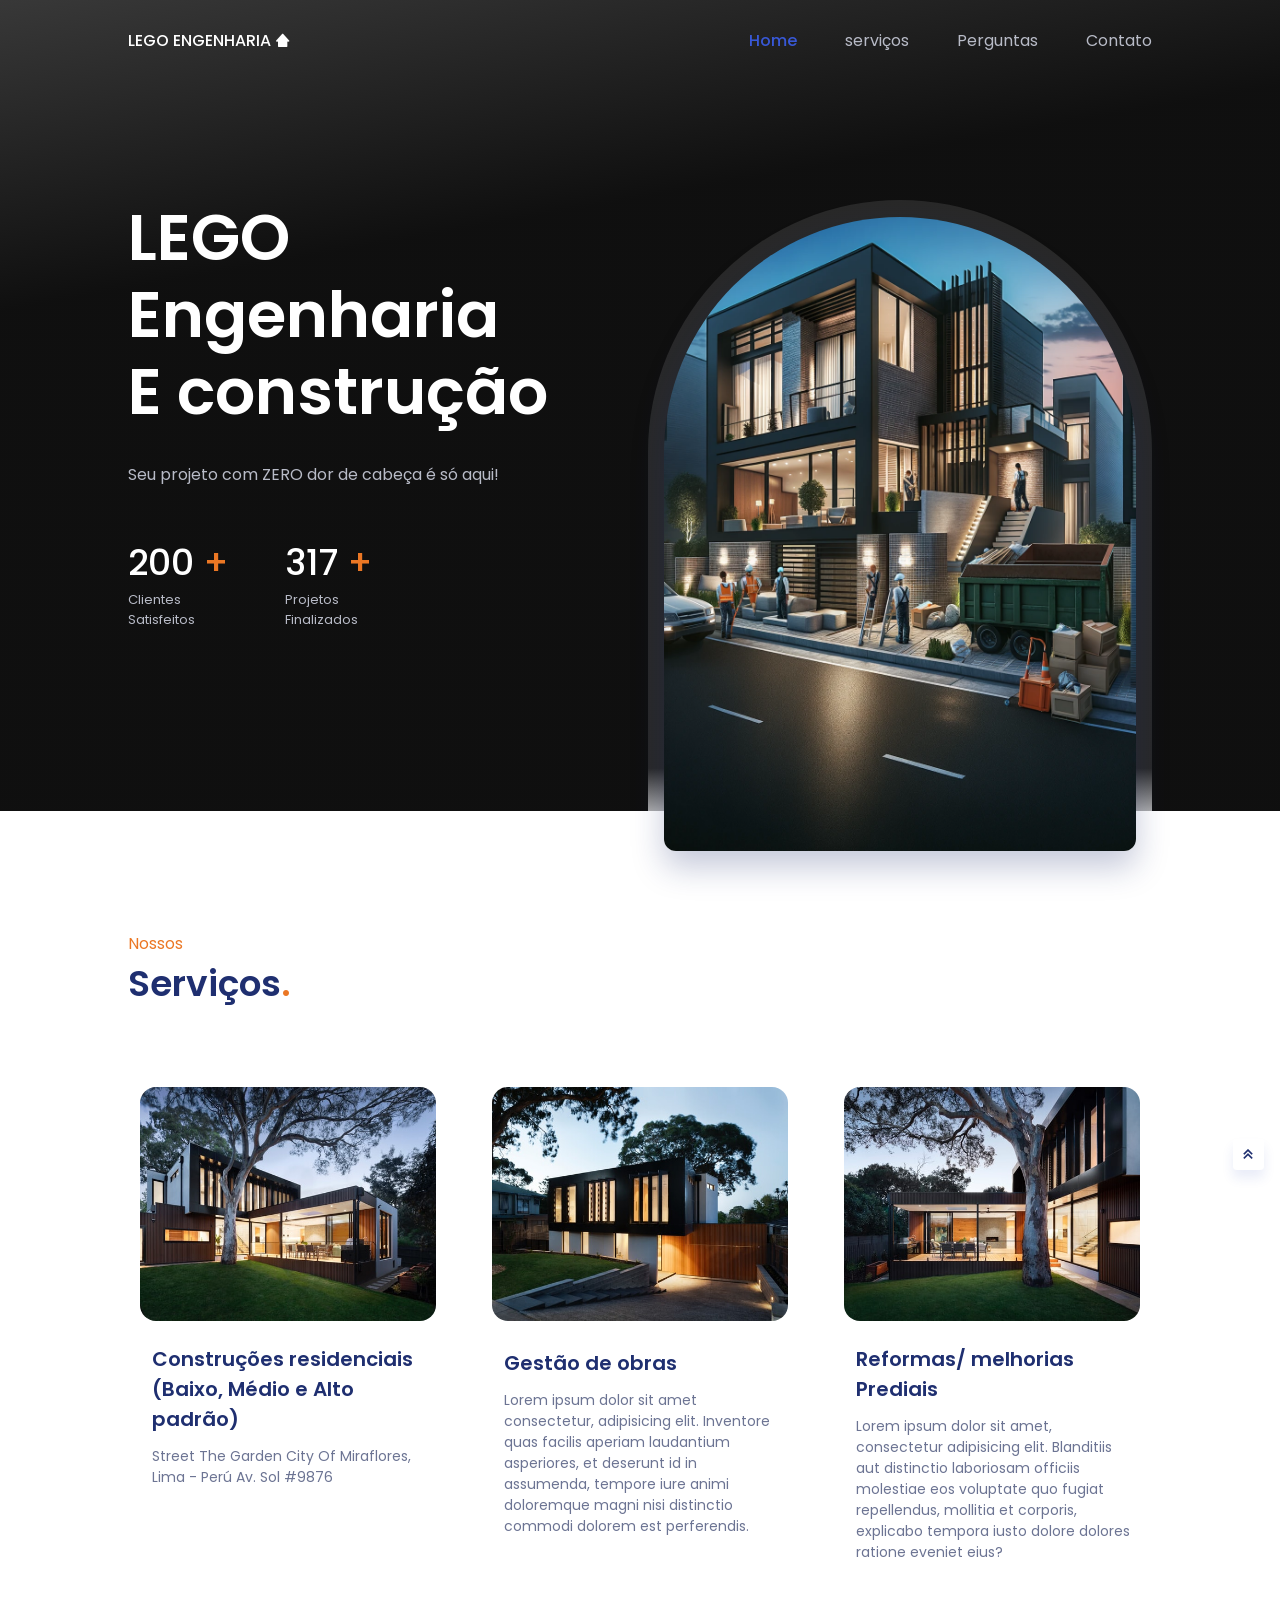
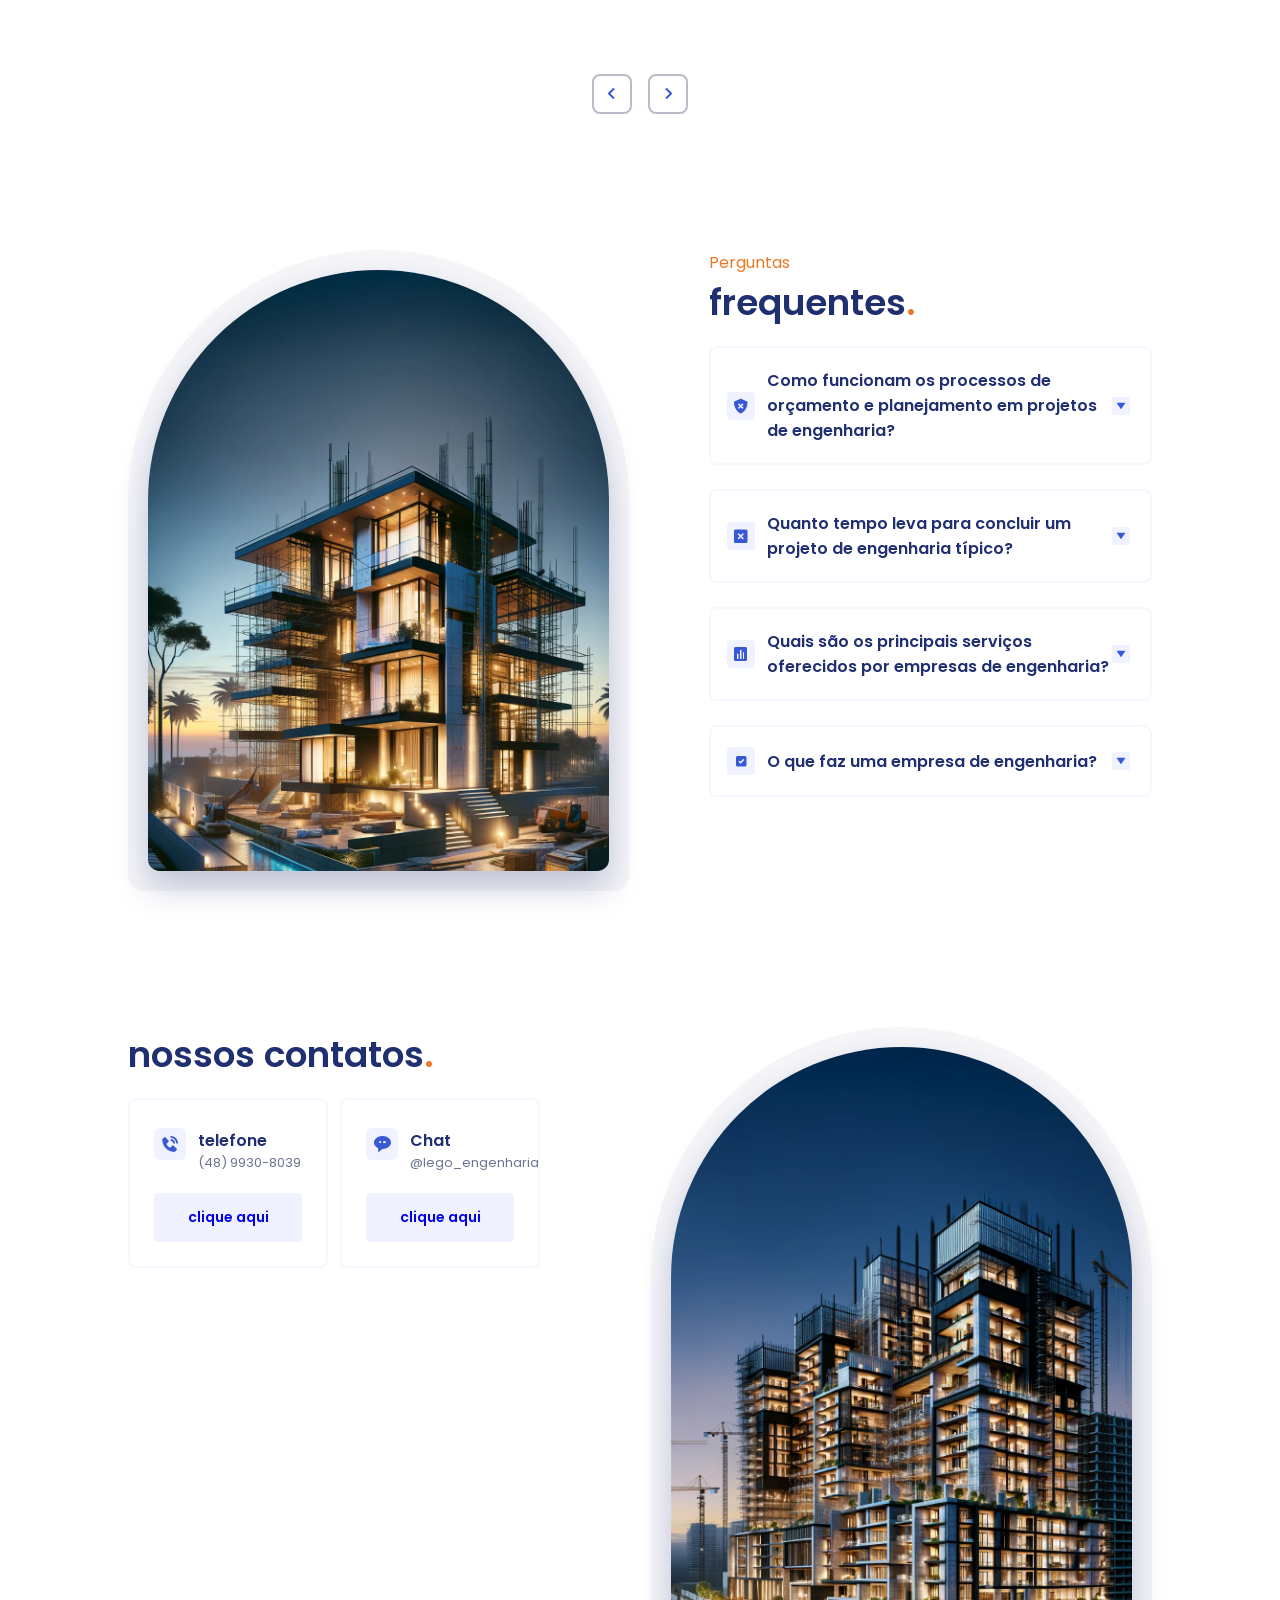
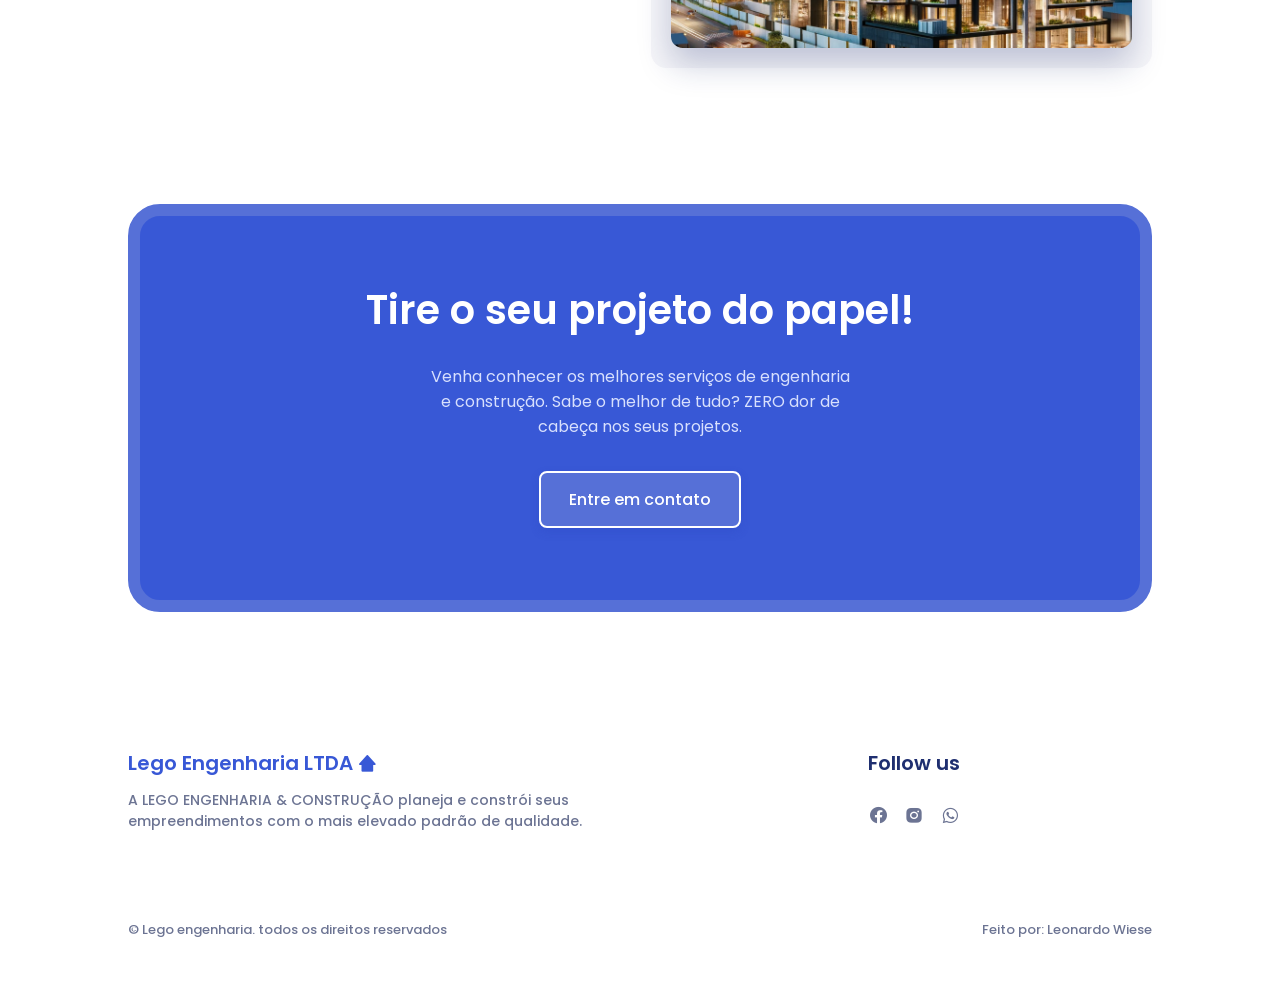
==== responsive-real-estate-website/index.html @ a4bdac28 "entrega beta" ====
<!DOCTYPE html>
    <html lang="en">
    <head>
        <meta charset="UTF-8">
        <meta name="viewport" content="width=device-width, initial-scale=1.0">

        <!--=============== FAVICON ===============-->
        <link rel="shortcut icon" href="assets/img/favicon.ico" type="image/x-icon">

        <!--=============== BOXICONS ===============-->
        <link href='https://unpkg.com/boxicons@2.1.2/css/boxicons.min.css' rel='stylesheet'>
        
        <!--=============== SWIPER CSS ===============-->
        <link rel="stylesheet" href="assets/css/swiper-bundle.min.css">

        <!--=============== CSS ===============-->
        <link rel="stylesheet" href="assets/css/styles.css">

        <title>Lego engenharia</title>
    </head>
    <body>
        <!--==================== HEADER ====================-->
        <header class="header" id="header">
            <nav class="nav container">
                <a href="#" class="nav__logo">
                    LEGO ENGENHARIA <i class='bx bxs-home-alt-2'></i>
                </a>

                <div class="nav__menu">
                    <ul class="nav__list">
                        <li class="nav__item">
                            <a href="#home" class="nav__link active-link">
                                <i class='bx bx-home-alt-2' ></i>
                                <span>Home</span>
                            </a>
                        </li>
                        <li class="nav__item">
                            <a href="#popular" class="nav__link">
                                <i class='bx bx-building-house' ></i>
                                <span>serviços</span>
                            </a>
                        </li>
                        <li class="nav__item">
                            <a href="#value" class="nav__link">
                                <i class='bx bx-award' ></i>
                                <span>Perguntas</span>
                            </a>
                        </li>
                        <li class="nav__item">
                            <a href="#contact" class="nav__link">
                                <span>Contato</span>
                                <i class='bx bx-phone' ></i>
                            </a>
                        </li>
                    </ul>
                </div>

              
            </nav>
        </header>

        <!--==================== MAIN ====================-->
        <main class="main">
            <!--==================== HOME ====================-->
            <section class="home section" id="home">
                <div class="home__container container grid">
                    <div class="home__data">
                        <h1 class="home__title">
                           LEGO <br> Engenharia <br> E construção
                        </h1>
                        <p class="home__description">
                            Seu projeto com ZERO dor de cabeça é só aqui!
                        </p>
    
    
                        <div class="home__value">
                            <div>
                                <h1 class="home__value-number">
                                    200 <span>+</span>
                                </h1>
                                <span class="home__value-description">
                                   Clientes <br> Satisfeitos
                                </span>
                            </div>
    
                            <div>
                                <h1 class="home__value-number">
                                    317 <span>+</span>
                                </h1>
                                <span class="home__value-description">
                                    Projetos <br> Finalizados
                                </span>
                            </div>
    
                        </div>
                    </div>
    
                    <div class="home__images">
                        <div class="home__orbe"></div>
    
                        <div class="home__img">
                            <img src="assets/img/home.png" alt="">
                        </div>
                    </div>
                </div>
            </section>
            <!--==================== POPULAR ====================-->
            <section class="section" id="popular">
                <div class="container">
                    <span class="section__subtitle">Nossos</span>
                    <h2 class="section__title">
                        Serviços<span>.</span>
                    </h2>

                    <div class="popular__container grid swiper">
                        <div class="swiper-wrapper">
                            <article class="popular__card swiper-slide">
                                <img src="assets/img/popular1.jpg" alt="" class="popular__img">
    
                                <div class="popular__data">
                                    <h2 class="popular__price">
                                    
                                    <h3 class="popular__title">
                                        Gestão de obras
                                    </h3>
                                    <p class="popular__description">
                                        Lorem ipsum dolor sit amet consectetur, adipisicing elit. Inventore quas facilis aperiam laudantium asperiores, et deserunt id in assumenda, tempore iure animi doloremque magni nisi distinctio commodi dolorem est perferendis.
                                    </p>
                                </div>
                            </article>

                            <article class="popular__card swiper-slide">
                                <img src="assets/img/popular2.jpg" alt="" class="popular__img">
    
                                <div class="popular__data">
                                    
                                    <h3 class="popular__title">
                                        Reformas/ melhorias Prediais
                                    </h3>
                                    <p class="popular__description">
                                        Lorem ipsum dolor sit amet, consectetur adipisicing elit. Blanditiis aut distinctio laboriosam officiis molestiae eos voluptate quo fugiat repellendus, mollitia et corporis, explicabo tempora iusto dolore dolores ratione eveniet eius?
                                    </p>
                                </div>
                            </article>
    
                            <article class="popular__card swiper-slide">
                                <img src="assets/img/popular3.jpg" alt="" class="popular__img">
    
                                <div class="popular__data">
                                    
                                    <h3 class="popular__title">
                                        Laudos
                                    </h3>
                                    <p class="popular__description">
                                        Lorem ipsum dolor sit amet consectetur adipisicing elit. Nisi deleniti laudantium autem aperiam, eaque magni natus debitis consequatur dignissimos fugit repellendus ad unde quisquam quibusdam ratione doloribus fuga doloremque hic?
                                    </p>
                                </div>
                            </article>
    
                            <article class="popular__card swiper-slide">
                                <img src="assets/img/popular4.jpg" alt="" class="popular__img">
    
                                <div class="popular__data">
                                    
                                    <h3 class="popular__title">
                                        Projetos (Arquitetônicos, Hidrossanitário, Elétrico, Estrutural e Preventivo contra incêndio)
                                    </h3>
                                    <p class="popular__description">
                                        Lorem ipsum dolor sit amet consectetur adipisicing elit. Impedit, provident. Pariatur consequatur sit quia dolorum excepturi veritatis illo reiciendis illum ea! At totam voluptates error dolorum saepe sed iusto tempore!
                                    </p>
                                </div>
                            </article>

                            <article class="popular__card swiper-slide">
                                <img src="assets/img/popular5.jpg" alt="" class="popular__img">
    
                                <div class="popular__data">
                                    
                                    <h3 class="popular__title">
                                        Construções residenciais (Baixo, Médio e Alto padrão)
                                    </h3>
                                    <p class="popular__description">
                                        Street The Garden City Of Miraflores, Lima - Perú Av. Sol #9876
                                    </p>
                                </div>
                            </article>
                        </div>

                        <div class="swiper-button-next">
                            <i class='bx bx-chevron-right' ></i>
                        </div>
                        <div class="swiper-button-prev">
                            <i class='bx bx-chevron-left'></i>
                        </div>
                    </div>
                </div>
            </section>

            <!--==================== VALUE ====================-->
            <section class="value section" id="value">
                <div class="value__container container grid">
                    <div class="value__images">
                        <div class="value__orbe"></div>
    
                        <div class="value__img">
                            <img src="assets/img/value.png" alt="">
                        </div>
                    </div>

                    <div class="value__content">
                        <div class="value__data">
                            <span class="section__subtitle">Perguntas</span>
                            <h2 class="section__title">
                                frequentes<span>.</span>
                            </h2>
                        </div>

                        <div class="value__accordion">
                            <div class="value__accordion-item">
                                <header class="value__accordion-header">
                                    <i class='bx bxs-shield-x value__accordion-icon'></i>
                                    <h3 class="value__accordion-title">
                                        Como funcionam os processos de orçamento e planejamento em projetos de engenharia?
                                    </h3>
                                    <div class="value__accordion-arrow">
                                        <i class='bx bxs-down-arrow'></i>
                                    </div>
                                </header>

                                <div class="value__accordion-content">
                                    <p class="value__accordion-description">
                                        Orçamento e planejamento envolvem estimativas de custos, cronogramas e alocação de recursos para garantir que o projeto seja concluído dentro do prazo e do orçamento.
                                    </p>
                                </div>
                            </div>

                            <div class="value__accordion-item">
                                <header class="value__accordion-header">
                                    <i class='bx bxs-x-square value__accordion-icon'></i>
                                    <h3 class="value__accordion-title">
                                        Quanto tempo leva para concluir um projeto de engenharia típico?
                                    </h3>
                                    <div class="value__accordion-arrow">
                                        <i class='bx bxs-down-arrow'></i>
                                    </div>
                                </header>

                                <div class="value__accordion-content">
                                    <p class="value__accordion-description">
                                        O tempo varia conforme o projeto, mas pode variar de meses a anos, dependendo da complexidade.
                                    </p>
                                </div>
                            </div>

                            <div class="value__accordion-item">
                                <header class="value__accordion-header">
                                    <i class='bx bxs-bar-chart-square value__accordion-icon' ></i>
                                    <h3 class="value__accordion-title">
                                        Quais são os principais serviços oferecidos por empresas de engenharia?
                                    </h3>
                                    <div class="value__accordion-arrow">
                                        <i class='bx bxs-down-arrow'></i>
                                    </div>
                                </header>

                                <div class="value__accordion-content">
                                    <p class="value__accordion-description">
                                        Os serviços incluem consultoria de engenharia, projeto conceitual, gerenciamento de projetos, engenharia de detalhamento, análise estrutural, inspeção, supervisão de construção e muito mais.
                                    </p>
                                </div>
                            </div>

                            <div class="value__accordion-item">
                                <header class="value__accordion-header">
                                    <i class='bx bxs-checkbox-checked value__accordion-icon'></i>
                                    <h3 class="value__accordion-title">
                                        O que faz uma empresa de engenharia?
                                    </h3>
                                    <div class="value__accordion-arrow">
                                        <i class='bx bxs-down-arrow'></i>
                                    </div>
                                </header>

                                <div class="value__accordion-content">
                                    <p class="value__accordion-description">
                                        Uma empresa de engenharia fornece serviços especializados para planejar, projetar, gerenciar e executar projetos de engenharia em uma variedade de setores, como construção civil, infraestrutura, manufatura e tecnologia.
                                    </p>
                                </div>
                            </div>
                        </div>
                    </div>
                </div>
            </section>

            <!--==================== CONTACT ====================-->
            <section class="contact section" id="contact">
                <div class="contact__container container grid">
                    <div class="contact__images">
                        <div class="contact__orbe"></div>
    
                        <div class="contact__img">
                            <img src="assets/img/contact.png" alt="">
                        </div>
                    </div>

                    <div class="contact__content">
                        <div class="contact__data">
                            
                            <h2 class="section__title">
                                nossos contatos<span>.</span>
                            </h2>
                            
                        </div>

                        <div class="contact__card">
                            <div class="contact__card-box">
                                <div class="contact__card-info">
                                    <i class='bx bxs-phone-call'></i>
                                    
                                    <div>
                                        <h3 class="contact__card-title">
                                            telefone
                                        </h3>
                                        <p class="contact__card-description">
                                            (48) 9930-8039
                                        </p>
                                    </div>
                                </div>
                                <button class="button contact__card-button">
                                    <a href="https://web.whatsapp.com/send?phone=4899308039&text=Ol%C3%A1!">clique aqui</a>
                                </button>
                            </div>

                            <div class="contact__card-box">
                                <div class="contact__card-info">
                                    <i class='bx bxs-message-rounded-dots' ></i>
                                    
                                    <div>
                                        <h3 class="contact__card-title">
                                            Chat
                                        </h3>
                                        <p class="contact__card-description">
                                            @lego_engenharia
                                        </p>
                                    </div>
                                </div>
                                <button class="button contact__card-button">
                                    <a href="https://www.instagram.com/lego_engenharia/">clique aqui</a>
                                </button>
                            </div>

            </section>

            <!--==================== SUBSCRIBE ====================-->
            <section class="subscribe section">
                <div class="subscribe__container container">
                    <h1 class="subscribe__title">
                        Tire o seu projeto do papel!
                    </h1>
                    <p class="subscribe__description">
                        Venha conhecer os melhores serviços de engenharia e construção.
                        Sabe o melhor de tudo?  ZERO dor de cabeça nos seus projetos.
                    </p>
                    <a href="https://web.whatsapp.com/send?phone=4899308039&text=Ol%C3%A1!" class="button subscribe__button">
                        Entre em contato
                    </a>
                </div>
            </section>
        </main>

        <!--==================== FOOTER ====================-->
        <footer class="footer section">
            <div class="footer__container container grid">
                <div>
                    <a href="" class="footer__logo">
                        Lego Engenharia LTDA <i class='bx bxs-home-alt-2'></i>
                    </a>
                    <p class="footer__description">
                        A LEGO ENGENHARIA & CONSTRUÇÃO planeja e constrói seus <br> 
                        empreendimentos com o mais elevado padrão de qualidade.
                    </p>
                </div>

                <div class="footer__content">

                    <div>
                        <h3 class="footer__title">
                            Follow us
                        </h3>

                        <ul class="footer__social">
                            <a href="https://www.facebook.com/lego.engenhari4" target="_blank" class="footer__social-link">
                                <i class='bx bxl-facebook-circle' ></i>
                            </a>
                            <a href="https://www.instagram.com/lego_engenharia/" target="_blank" class="footer__social-link">
                                <i class='bx bxl-instagram-alt' ></i>
                            </a>
                            <a href="https://web.whatsapp.com/send?phone=4899308039&text=Ol%C3%A1!" target="_blank" class="footer__social-link">
                                <i class='bx bxl-whatsapp' ></i>
                            </a>    
                        </ul>
                    </div>
                </div>
            </div>

            <div class="footer__info container">
                <span class="footer__copy">
                    &#169; Lego engenharia. todos os direitos reservados
                </span>

                <div class="footer__privacy">
                    <a href="https://www.linkedin.com/in/leonardo-wiese-5b9a9b26b/">Feito por: Leonardo Wiese</a>
                  
                </div>
            </div>
        </footer>


        <!--========== SCROLL UP ==========-->
        <a href="#" class="scrollup" id="scroll-up">
            <i class='bx bx-chevrons-up'></i>
        </a>

        <!--=============== SCROLLREVEAL ===============-->
        <script src="assets/js/scrollreveal.min.js"></script>

        <!--=============== SWIPER JS ===============-->
        <script src="assets/js/swiper-bundle.min.js"></script>

        <!--=============== MAIN JS ===============-->
        <script src="assets/js/main.js"></script>
    </body>
</html>
---- responsive-real-estate-website/assets/css/styles.css ----
/*=============== GOOGLE FONTS ===============*/
@import url("https://fonts.googleapis.com/css2?family=Poppins:wght@400;500;600&display=swap");

/*=============== VARIABLES CSS ===============*/
:root {
  --header-height: 3.5rem;

  /*========== Colors ==========*/
  /*Color mode HSL(hue, saturation, lightness)*/
  --first-color: hsl(228, 66%, 53%);
  --first-color-alt: hsl(228, 66%, 47%);
  --first-color-light: hsl(228, 62%, 59%);
  --first-color-lighten: hsl(228, 100%, 97%);
  --second-color: hsl(25, 83%, 53%);
  --title-color: hsl(228, 57%, 28%);
  --text-color: hsl(228, 15%, 50%);
  --text-color-light: hsl(228, 12%, 75%);
  --border-color: hsl(228, 99%, 98%);
  --body-color: #fff;
  --container-color: #fff;

  /*========== Font and typography ==========*/
  /*.5rem = 8px | 1rem = 16px ...*/
  --body-font: 'Poppins', sans-serif;
  --biggest-font-size: 2.25rem;
  --h1-font-size: 1.5rem;
  --h2-font-size: 1.25rem;
  --h3-font-size: 1rem;
  --normal-font-size: .938rem;
  --small-font-size: .813rem;
  --smaller-font-size: .75rem;

  /*========== Font weight ==========*/
  --font-medium: 500;
  --font-semi-bold: 600;

  /*========== z index ==========*/
  --z-tooltip: 10;
  --z-fixed: 100;
}

/* Responsive typography */
@media screen and (min-width: 1024px) {
  :root {
    --biggest-font-size: 4rem;
    --h1-font-size: 2.25rem;
    --h2-font-size: 1.5rem;
    --h3-font-size: 1.25rem;
    --normal-font-size: 1rem;
    --small-font-size: .875rem;
    --smaller-font-size: .813rem;
  }
}

/*=============== BASE ===============*/
* {
  box-sizing: border-box;
  padding: 0;
  margin: 0;
}

html {
  scroll-behavior: smooth;
}

body {
  font-family: var(--body-font);
  font-size: var(--normal-font-size);
  background-color: var(--body-color);
  color: var(--text-color);
  transition: .3s; /* For animation dark mode */
}

h1, h2, h3 {
  color: var(--title-color);
  font-weight: var(--font-semi-bold);
}

ul {
  list-style: none;
}

a {
  text-decoration: none;
}

img {
  max-width: 100%;
  height: auto;
}

input,
button {
  font-family: var(--body-font);
  outline: none;
  border: none;
}

/*=============== THEME ===============*/
.change-theme {
  font-size: 1.25rem;
  color: #fff;
  cursor: pointer;
  transition: .3s;
}

.change-theme:hover {
  color: var(--first-color);
}

/*========== Variables Dark theme ==========*/
body.dark-theme {
  --first-color: hsl(228, 66%, 62%);
  --second-color: hsl(25, 57%, 54%);
  --title-color: hsl(228, 8%, 95%);
  --text-color: hsl(228, 8%, 70%);
  --border-color: hsl(228, 16%, 14%);
  --body-color: hsl(228, 12%, 8%);
  --container-color: hsl(228, 16%, 12%);
}

/*========== 
    Color changes in some parts of 
    the website, in dark theme 
==========*/
.dark-theme .home__search,
.dark-theme .swiper-button-next,
.dark-theme .swiper-button-prev {
  border: 3px solid var(--border-color);
}

.dark-theme .nav__menu,
.dark-theme .home__img,
.dark-theme .popular__card:hover,
.dark-theme .value__img,
.dark-theme .accordion-open,
.dark-theme .accordion-open .value__accordion-icon,
.dark-theme .accordion-open .value__accordion-arrow,
.dark-theme .contact__img,
.dark-theme .contact__card-box:hover,
.dark-theme .scrollup {
  box-shadow: none;
}

.dark-theme .value__orbe,
.dark-theme .value__accordion-icon,
.dark-theme .value__accordion-arrow,
.dark-theme .contact__orbe,
.dark-theme .contact__card i,
.dark-theme .contact__card-button,
.dark-theme .subscribe__container {
  background-color: var(--container-color);
}

.dark-theme .subscribe__container {
  border: 6px solid var(--border-color);
}

.dark-theme .subscribe__description {
  color: var(--text-color);
}

.dark-theme::-webkit-scrollbar {
  background-color: hsl(228, 4%, 15%);
}

.dark-theme::-webkit-scrollbar-thumb {
  background-color: hsl(228, 4%, 25%);
}

.dark-theme::-webkit-scrollbar-thumb:hover {
  background-color: hsl(228, 4%, 35%);
}

/*=============== REUSABLE CSS CLASSES ===============*/
.container {
  max-width: 1024px;
  margin-left: 1.5rem;
  margin-right: 1.5rem;
}

.grid {
  display: grid;
}

.section {
  padding: 4.5rem 0 2rem;
}

.section__title {
  font-size: var(--h2-font-size);
  margin-bottom: 1rem;
}

.section__title span {
  color: var(--second-color);
}

.section__subtitle {
  display: block;
  font-size: var(--small-font-size);
  color: var(--second-color);
}

.main {
  overflow: hidden; /* For the animations ScrollReveal */
}

/*=============== HEADER & NAV ===============*/
.header {
  position: fixed;
  top: 0;
  left: 0;
  width: 100%;
  background-color: transparent;
  z-index: var(--z-fixed);
  transition: .4s; /* For animation dark mode */
}

.nav {
  height: var(--header-height);
  display: flex;
  justify-content: space-between;
  align-items: center;
}

.nav__logo {
  color: #fff;
  display: inline-flex;
  align-items: center;
  column-gap: .25rem;
  font-weight: var(--font-medium);
  transition: .3s;
}

.nav__logo i {
  font-size: 1rem;
}

.nav__logo:hover {
  color: var(--first-color);
}

@media screen and (max-width: 1023px) {
  .nav__menu {
    position: fixed;
    bottom: 2rem;
    background-color: var(--container-color);
    box-shadow: 0 8px 24px hsla(228, 66%, 45%, .15);
    width: 90%;
    left: 0;
    right: 0;
    margin: 0 auto;
    padding: 1.30rem 3rem;
    border-radius: 1.25rem;
    transition: .4s;
  }

  .nav__list {
    display: flex;
    justify-content: space-between;
    align-items: center;
  }

  .nav__link {
    color: var(--text-color);
    display: flex;
    padding: .5rem;
    border-radius: 50%;
  }

  .nav__link i {
    font-size: 1.25rem;
  }

  .nav__link span {
    display: none;
  }
}

/* Change background header */
.scroll-header {
  background-color: var(--body-color);
  box-shadow: 0 1px 4px hsla(228, 4%, 15%, .1);
}

.scroll-header .nav__logo {
  color: var(--first-color);
}

.scroll-header .change-theme {
  color: var(--title-color);
}

/* Active link */
.active-link {
  background: linear-gradient(101deg,
                hsl(228, 66%, 53%),
                hsl(228, 66%, 47%));
  color: #fff;
  box-shadow: 0 4px 8px hsla(228, 66%, 45%, .25);
}

/*=============== HOME ===============*/
.home {
  background: linear-gradient(170deg, 
                hsl(0, 0%, 22%) 0%,
                hsl(0, 0%, 6%) 30%);
  padding-bottom: 0;
}

.home__container {
  padding-top: 4rem;
  row-gap: 3.5rem;
}

.home__title, 
.home__value-number {
  color: #fff;
}

.home__title {
  font-size: var(--biggest-font-size);
  line-height: 120%;
  margin-bottom: 1.25rem;
}

.home__description {
  color: var(--text-color-light);
  margin-bottom: 2rem;
}

.home__search {
  background-color: var(--body-color);
  padding: .35rem .35rem .35rem .75rem;
  display: flex;
  align-items: center;
  border-radius: .75rem;
  border: 3px solid var(--text-color-light);
  margin-bottom: 2rem;
}

.home__search i {
  font-size: 1.25rem;
  color: var(--first-color);
}

.home__search-input {
  width: 90%;
  background-color: var(--body-color);
  color: var(--text-color);
  margin: 0 .5rem;
}

.home__search-input::placeholder {
  color: var(--text-color-light);
}

.home__value {
  display: flex;
  column-gap: 2.5rem;
}

.home__value-number {
  font-size: var(--h1-font-size);
  font-weight: var(--font-medium);
}

.home__value-number span {
  color: var(--second-color);
}

.home__value-description {
  display: flex;
  color: var(--text-color-light);
  font-size: var(--smaller-font-size);
}

.home__images {
  position: relative;
  display: flex;
  justify-content: center;
}

.home__orbe {
  width: 265px;
  height: 284px;
  background: linear-gradient(180deg,
                    hsl(0, 0%, 16%) 93%,
                    hsl(0, 0%, 67%) 100%);
  border-radius: 135px 135px 0 0;
}

.home__img {
  position: absolute;
  width: 250px;
  height: 300px;
  overflow: hidden;
  border-radius: 125px 125px 12px 12px;
  display: inline-flex;
  align-items: flex-end;
  bottom: -1.5rem;
  box-shadow: 0 16px 32px hsla(228, 66%, 25%, .25);
}

/*=============== BUTTON ===============*/
.button {
  display: inline-block;
  background: linear-gradient(101deg,
                hsl(228, 66%, 53%),
                hsl(228, 66%, 47%));
  color: #fff;
  padding: 14px 28px;
  border-radius: .5rem;
  font-size: var(--normal-font-size);
  font-weight: var(--font-medium);
  box-shadow: 0 4px 8px hsla(228, 66%, 45%, .25);
  transition: .3s;
  cursor: pointer;
}

.button:hover {
  box-shadow: 0 4px 12px hsla(228, 66%, 45%, .25);
}

.nav__button {
  display: none;
}

/*=============== LOGOS ===============*/
.logos__container {
  padding-top: 2rem;
  grid-template-columns: repeat(2, 1fr);
  gap: 3rem 2rem;
  justify-items: center;
}

.logos__img img {
  height: 60px;
  opacity: .2;
  transition: .3s;
}

.logos__img img:hover {
  opacity: .6;
}

/*=============== POPULAR ===============*/
.popular__container {
  padding: 1rem 0 5rem;
}

.popular__card {
  width: 290px;
  background-color: var(--container-color);
  padding: .5rem .5rem 1.5rem;
  border-radius: 1rem;
  margin: 0 auto;
  transition: .4s;
}

.popular__img {
  border-radius: 1rem;
  margin-bottom: 1rem;
}

.popular__data {
  padding: 0 1rem 0 .5rem;
}

.popular__price {
  font-size: var(--h2-font-size);
  color: var(--text-color);
  margin-bottom: .25rem;
}

.popular__price span {
  color: var(--second-color);
}

.popular__title {
  font-size: var(--h3-font-size);
  margin-bottom: .75rem;
}

.popular__description {
  font-size: var(--small-font-size);
}

.popular__card:hover {
  box-shadow: 0 12px 16px hsla(228, 66%, 45%, .1);
}

/* Swiper class */
.swiper-button-prev:after,
.swiper-button-next:after {
  content: '';
}

.swiper-button-next,
.swiper-button-prev {
  top: initial;
  bottom: 0;
  width: initial;
  height: initial;
  background-color: var(--container-color);
  border: 2px solid var(--text-color-light);
  padding: 6px;
  border-radius: .5rem;
  font-size: 1.5rem;
  color: var(--first-color);
}

.swiper-button-prev {
  left: calc(50% - 3rem);
}

.swiper-button-next {
  right: calc(50% - 3rem);
}

/*=============== VALUE ===============*/
.value__container {
  row-gap: 3rem;
}

.value__images {
  position: relative;
  display: flex;
  justify-content: center;
}

.value__orbe {
  width: 266px;
  height: 316px;
  background-color: hsl(228, 24%, 97%);
  border-radius: 135px 135px 16px 16px;
}

.value__img {
  position: absolute;
  width: 250px;
  height: 300px;
  overflow: hidden;
  border-radius: 125px 125px 12px 12px;
  inset: 0;
  margin: auto;
  box-shadow: 0 16px 32px hsla(228, 66%, 25%, .25);
}

.value__description {
  font-size: var(--small-font-size);
  margin-bottom: 2rem;
}

.value__accordion {
  display: grid;
  row-gap: 1.5rem;
}

.value__accordion-item {
  background-color: var(--body-color);
  border: 2px solid var(--border-color);
  border-radius: .5rem;
  padding: 1rem .75rem;
}

.value__accordion-header {
  display: flex;
  align-items: center;
  cursor: pointer;
}

.value__accordion-icon {
  background-color: var(--first-color-lighten);
  padding: 5px;
  border-radius: .25rem;
  font-size: 18px;
  color: var(--first-color);
  margin-right: .75rem;
  transition: .3s;
}

.value__accordion-title {
  font-size: var(--small-font-size);
}

.value__accordion-arrow {
  display: inline-flex;
  background-color: var(--first-color-lighten);
  padding: .25rem;
  color: var(--first-color);
  border-radius: 2px;
  font-size: 10px;
  margin-left: auto;
  transition: .3s;
}

.value__accordion-arrow i {
  transition: .4s;
}

.value__accordion-description {
  font-size: var(--smaller-font-size);
  padding: 1.25rem 2.5rem 0 2.75rem;
}

.value__accordion-content {
  overflow: hidden;
  height: 0;
  transition: all .25s ease;
}

/*Rotate icon and add shadows*/
.accordion-open {
  box-shadow: 0 12px 32px hsla(228, 66%, 45%, .1);
}

.accordion-open .value__accordion-icon {
  box-shadow: 0 4px 4px hsla(228, 66%, 45%, .1);
}

.accordion-open .value__accordion-arrow {
  box-shadow: 0 2px 4px hsla(228, 66%, 45%, .1);
}

.accordion-open .value__accordion-arrow i {
  transform: rotate(-180deg);
}

/*=============== CONTACT ===============*/
.contact__container {
  row-gap: 2rem;
}

.contact__images {
  position: relative;
  display: flex;
  justify-content: center;
}

.contact__orbe {
  width: 266px;
  height: 316px;
  background-color: hsl(228, 24%, 97%);
  border-radius: 135px 135px 16px 16px;
}

.contact__img {
  position: absolute;
  width: 250px;
  height: 300px;
  overflow: hidden;
  border-radius: 125px 125px 12px 12px;
  inset: 0;
  margin: auto;
  box-shadow: 0 16px 32px hsla(228, 66%, 25%, .25);
}

.contact__description {
  font-size: var(--small-font-size);
  margin-bottom: 2.5rem;
}

.contact__card {
  display: grid;
  grid-template-columns: repeat(2, 1fr);
  gap: 1.25rem .75rem;
}

.contact__card-box {
  background-color: var(--body-color);
  border: 2px solid var(--border-color);
  padding: 1.25rem .75rem;
  border-radius: .5rem;
  transition: .3s;
}

.contact__card-info {
  display: flex;
  align-items: flex-start;
  column-gap: .75rem;
  margin-bottom: 1.25rem;
}

.contact__card i {
  padding: 6px;
  background-color: var(--first-color-lighten);
  border-radius: 6px;
  font-size: 1.25rem;
  color: var(--first-color);
}

.contact__card-title {
  font-size: var(--normal-font-size);
}

.contact__card-description {
  font-size: var(--smaller-font-size);
}

.contact__card-button {
  font-size: var(--small-font-size);
  padding: 14px 0;
  width: 100%;
  border-radius: .25rem;
  background: var(--first-color-lighten);
  color: var(--first-color);
  font-weight: var(--font-semi-bold);
  box-shadow: none;
}

.contact__card-button:hover {
  background-color: var(--first-color);
  color: #fff;
}

.contact__card-box:hover {
  box-shadow: 0 8px 24px hsla(228, 66%, 45%, .1);
}

/*=============== SUBSCRIBE ===============*/
.subscribe {
  padding: 2.5rem 0;
}

.subscribe__container {
  background-color: var(--first-color);
  padding: 3rem 2rem;
  border-radius: 1.25rem;
  border: 6px solid var(--first-color-light);
  text-align: center;
}

.subscribe__title {
  font-size: var(--h2-font-size);
  color: #fff;
  margin-bottom: 1rem;
}

.subscribe__description {
  color: hsl(228, 90%, 92%);
  font-size: var(--small-font-size);
  margin-bottom: 2rem;
}

.subscribe__button {
  border: 2px solid #fff;
  background: var(--first-color-light);
  font-size: var(--small-font-size);
}

.subscribe__button:hover {
  background-color: var(--first-color);
}

/*=============== FOOTER ===============*/
.footer__container {
  row-gap: 2.5rem;
}

.footer__logo {
  color: var(--first-color);
  font-size: var(--h3-font-size);
  font-weight: var(--font-semi-bold);
  display: inline-flex;
  align-items: center;
  column-gap: .25rem;
  margin-bottom: .75rem;
}

.footer__logo i {
  font-size: 1.25rem;
}

.footer__description, 
.footer__link {
  font-size: var(--small-font-size);
  font-weight: var(--font-medium);
}

.footer__content, 
.footer__links {
  display: grid;
}

.footer__content {
  grid-template-columns: repeat(2, max-content);
  gap: 2.5rem 4rem;
}

.footer__title {
  font-size: var(--h3-font-size);
  margin-bottom: 1rem;
}

.footer__links {
  row-gap: .5rem;
}

.footer__link {
  color: var(--text-color);
  transition: .3s;
}

.footer__link:hover {
  color: var(--title-color);
}

.footer__social {
  display: flex;
  column-gap: 1rem;
}

.footer__social-link {
  font-size: 1.25rem;
  color: var(--text-color);
  transition: .3s;
}

.footer__social-link:hover {
  color: var(--title-color);
}

.footer__info, 
.footer__privacy {
  display: flex;
}

.footer__info {
  padding-bottom: 6rem;
  margin-top: 5.5rem;
  flex-direction: column;
  text-align: center;
  row-gap: 1.5rem;
}

.footer__copy,
.footer__privacy a {
  font-size: var(--smaller-font-size);
  font-weight: var(--font-medium);
  color: var(--text-color);
}

.footer__privacy {
  justify-content: center;
  column-gap: 1.25rem;
}

/*=============== SCROLL BAR ===============*/
::-webkit-scrollbar {
  width: .6rem;
  border-radius: .5rem;
  background-color: hsl(228, 8%, 76%);
}

::-webkit-scrollbar-thumb {
  background-color: hsl(228, 8%, 64%);
  border-radius: .5rem;
}

::-webkit-scrollbar-thumb:hover {
  background-color: hsl(228, 8%, 54%);
}

/*=============== SCROLL UP ===============*/
.scrollup {
  position: fixed;
  right: 1rem;
  bottom: -30%;
  background-color: var(--container-color);
  box-shadow: 0 8px 12px hsla(228, 66%, 45%, .1);
  display: inline-flex;
  padding: .35rem;
  border-radius: .25rem;
  color: var(--title-color);
  font-size: 1.25rem;
  z-index: var(--z-tooltip);
  transition: .3s;
}

.scrollup:hover {
  transform: translateY(-.25rem);
  color: var(--first-color);
}

/* Show Scroll Up*/
.show-scroll {
  bottom: 8rem;
}

/*=============== BREAKPOINTS ===============*/
/* For small devices */
@media screen and (max-width: 350px) {
  .container {
    margin-left: 1rem;
    margin-right: 1rem;
  }

  .section {
    padding: 3.5rem 0 1rem;
  }

  .home {
    padding-bottom: 0;
  }

  .contact__card {
    grid-template-columns: repeat(1, 180px);
    justify-content: center;
  }
}

@media screen and (max-width: 320px) {
  .nav__menu {
    padding: 1.3rem 1.5rem;
  }

  .home__value {
    column-gap: 1rem;
  }
  .home__img {
    width: 220px;
    height: 280px;
  }
  .home__orbe {
    width: 240px;
    height: 264px;
  }

  .logos__container {
    gap: 2rem 1rem;
  }

  .popular__card {
    width: 230px;
    padding: .5rem .5rem .75rem;
  }

  .value__img,
  .contact__img {
    width: 220px;
    height: 260px;
  }
  .value__orbe,
  .contact__orbe {
    width: 236px;
    height: 280px;
  }

  .subscribe__container {
    padding: 2rem 1rem;
  }

  .footer__content {
    gap: 2.5rem;
  }
}

/* For medium devices */
@media screen and (min-width: 576px) {
  .nav__menu {
    width: 342px;
  }

  .home__search {
    width: 412px;
  }

  .contact__card {
    grid-template-columns: repeat(2, 192px);
    justify-content: center;
  }

  .footer__content {
    grid-template-columns: repeat(3, max-content);
  }
}

@media screen and (min-width: 767px) {
  .home__container {
    grid-template-columns: repeat(2, 1fr);
    padding-top: 2rem;
  }
  .home__orbe {
    align-self: flex-end;
  }
  .home__data {
    padding-bottom: 2rem;
  }

  .logos__container {
    grid-template-columns: repeat(4, max-content);
    justify-content: center;
  }

  .value__container,
  .contact__container {
    grid-template-columns: repeat(2, 1fr);
    align-items: center;
  }

  .contact__images {
    order: 1;
  }
  .contact__card {
    justify-content: initial;
  }

  .subscribe__container {
    padding: 3rem 13rem;
  }

  .footer__container {
    grid-template-columns: repeat(2, max-content);
    justify-content: space-between;
  }
}

/* For large devices */
@media screen and (min-width: 1023px) {
  .section {
    padding: 7.5rem  0 1rem;
  }
  .section__title {
    font-size: 2.25rem;
  }
  .section__subtitle {
    font-size: var(--normal-font-size);
  }

  .nav {
    height: calc(var(--header-height) + 1.5rem);
  }
  .nav__menu {
    width: initial;
    margin-left: auto;
  }
  .nav__list {
    display: flex;
    column-gap: 3rem;
  }
  .nav__link {
    color: var(--text-color-light);
  }
  .nav__link i {
    display: none;
  }
  .nav__button {
    display: inline-block;
  }

  .active-link {
    background: none;
    box-shadow: none;
    color: var(--first-color);
    font-weight: var(--font-medium);
  }

  .change-theme {
    margin: 0 3rem;
    color: var(--text-color-light);
  }

  .scroll-header .nav__link,
  .scroll-header .change-theme {
    color: var(--text-color);
  }
  .scroll-header .active-link {
    color: var(--first-color);
  }

  .home {
    padding-bottom: 0;
  }
  .home__container {
    padding-top: 5rem;
    column-gap: 2rem;
  }
  .home__data {
    padding-bottom: 4rem;
  }
  .home__title {
    margin-bottom: 2rem;
  }
  .home__description, 
  .home__search {
    margin-bottom: 3rem;
  }
  .home__value {
    column-gap: 3.5rem;
  }
  .home__orbe {
    width: 504px;
    height: 611px;
    border-radius: 256px 256px 0 0;
  }
  .home__img {
    width: 472px;
    height: 634px;
    border-radius: 236px 236px 12px 12px;
    bottom: -2.5rem;
  }

  .logos__img img {
    height: 100px;
  }

  .popular__container {
    padding-top: 3rem;
  }
  .popular__card {
    width: 320px;
    padding: .75rem .75rem 2rem;
  }
  .popular__data {
    padding: 0 .25rem 0 .75rem;
  }

  .value__container,
  .contact__container {
    align-items: flex-start;
    column-gap: 5rem;
  }
  .value__orbe,
  .contact__orbe {
    width: 501px;
    height: 641px;
    border-radius: 258px 258px 16px 16px;
  }
  .value__img,
  .contact__img {
    width: 461px;
    height: 601px;
    border-radius: 238px 238px 12px 12px;
  }
  .value__img img,
  .contact__img img {
    max-width: initial;
    width: 490px;
  }
  .value__description,
  .contact__description {
    font-size: var(--normal-font-size);
    margin-bottom: 2.5rem;
  }

  .value__accordion-title {
    font-size: var(--normal-font-size);
  }
  .value__accordion-item {
    padding: 1.25rem 1.25rem 1.25rem 1rem;
  }
  .value__accordion-description {
    padding-bottom: 1rem;
    font-size: var(--small-font-size);
  }

  .contact__card {
    grid-template-columns: repeat(2, 200px);
  }
  .contact__card-box {
    padding: 28px 1.5rem 1.5rem;
  }

  .subscribe__container {
    padding: 4rem 10rem 4.5rem;
    border-radius: 2rem;
    border: 12px solid var(--first-color-light);
  }
  .subscribe__title {
    font-size: 2.5rem;
    margin-bottom: 1.5rem;
  }
  .subscribe__description {
    font-size: var(--normal-font-size);
    padding: 0 8rem;
  }
  .subscribe__button {
    font-size: var(--normal-font-size);
  }

  .footer__content {
    grid-template-columns: repeat(4, max-content);
  }
  .footer__title {
    margin-bottom: 1.5rem;
  }
  .footer__links {
    row-gap: 1rem;
  }
  .footer__info {
    flex-direction: row;
    justify-content: space-between;
    padding-bottom: 2rem;
  }

  .show-scroll {
    bottom: 3rem;
    right: 3rem;
  }
}

@media screen and (min-width: 1040px) {
  .container {
    margin-left: auto;
    margin-right: auto;
  }
  
  .home__container {
    column-gap: 4rem;
  }
}

/* For 2K & 4K resolutions */
@media screen and (min-width: 2048px) {
  body {
    zoom: 1.5;
  }
}

@media screen and (min-width: 3840px) {
  body {
    zoom: 2;
  }
}
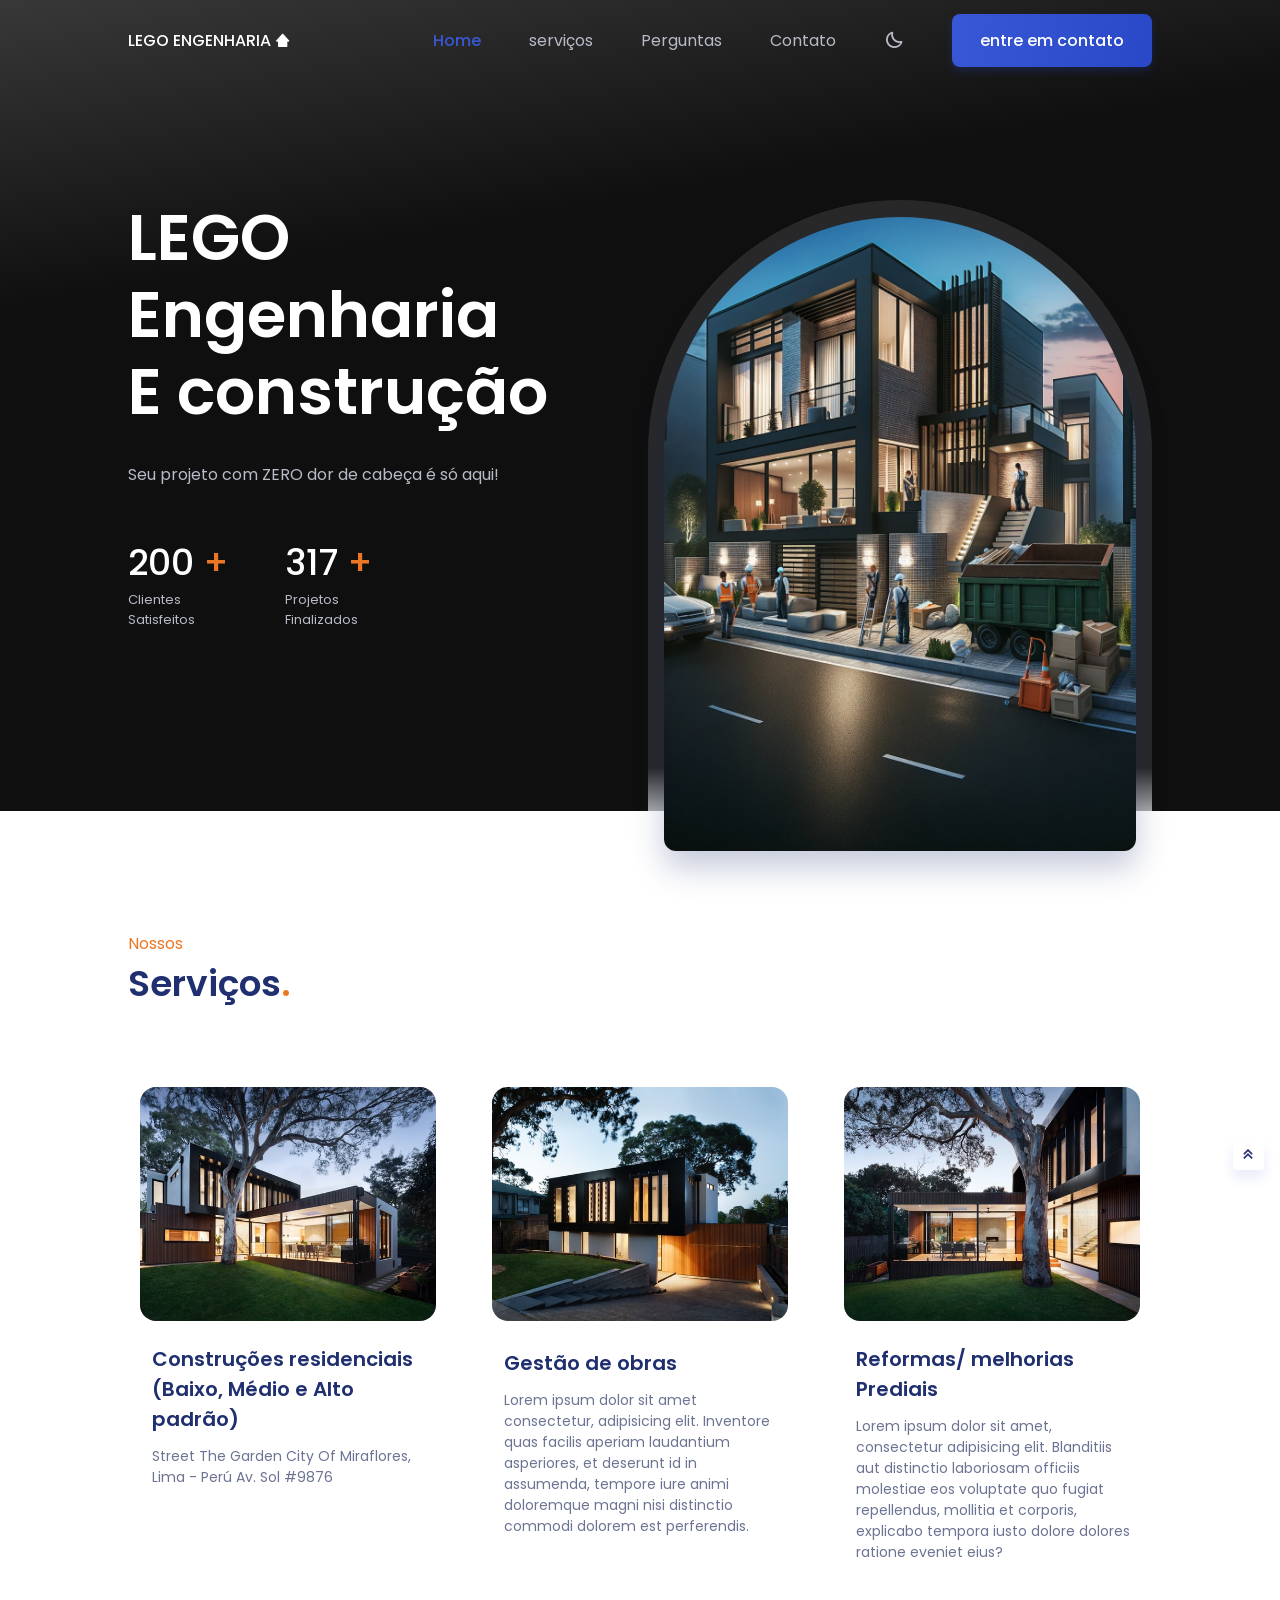
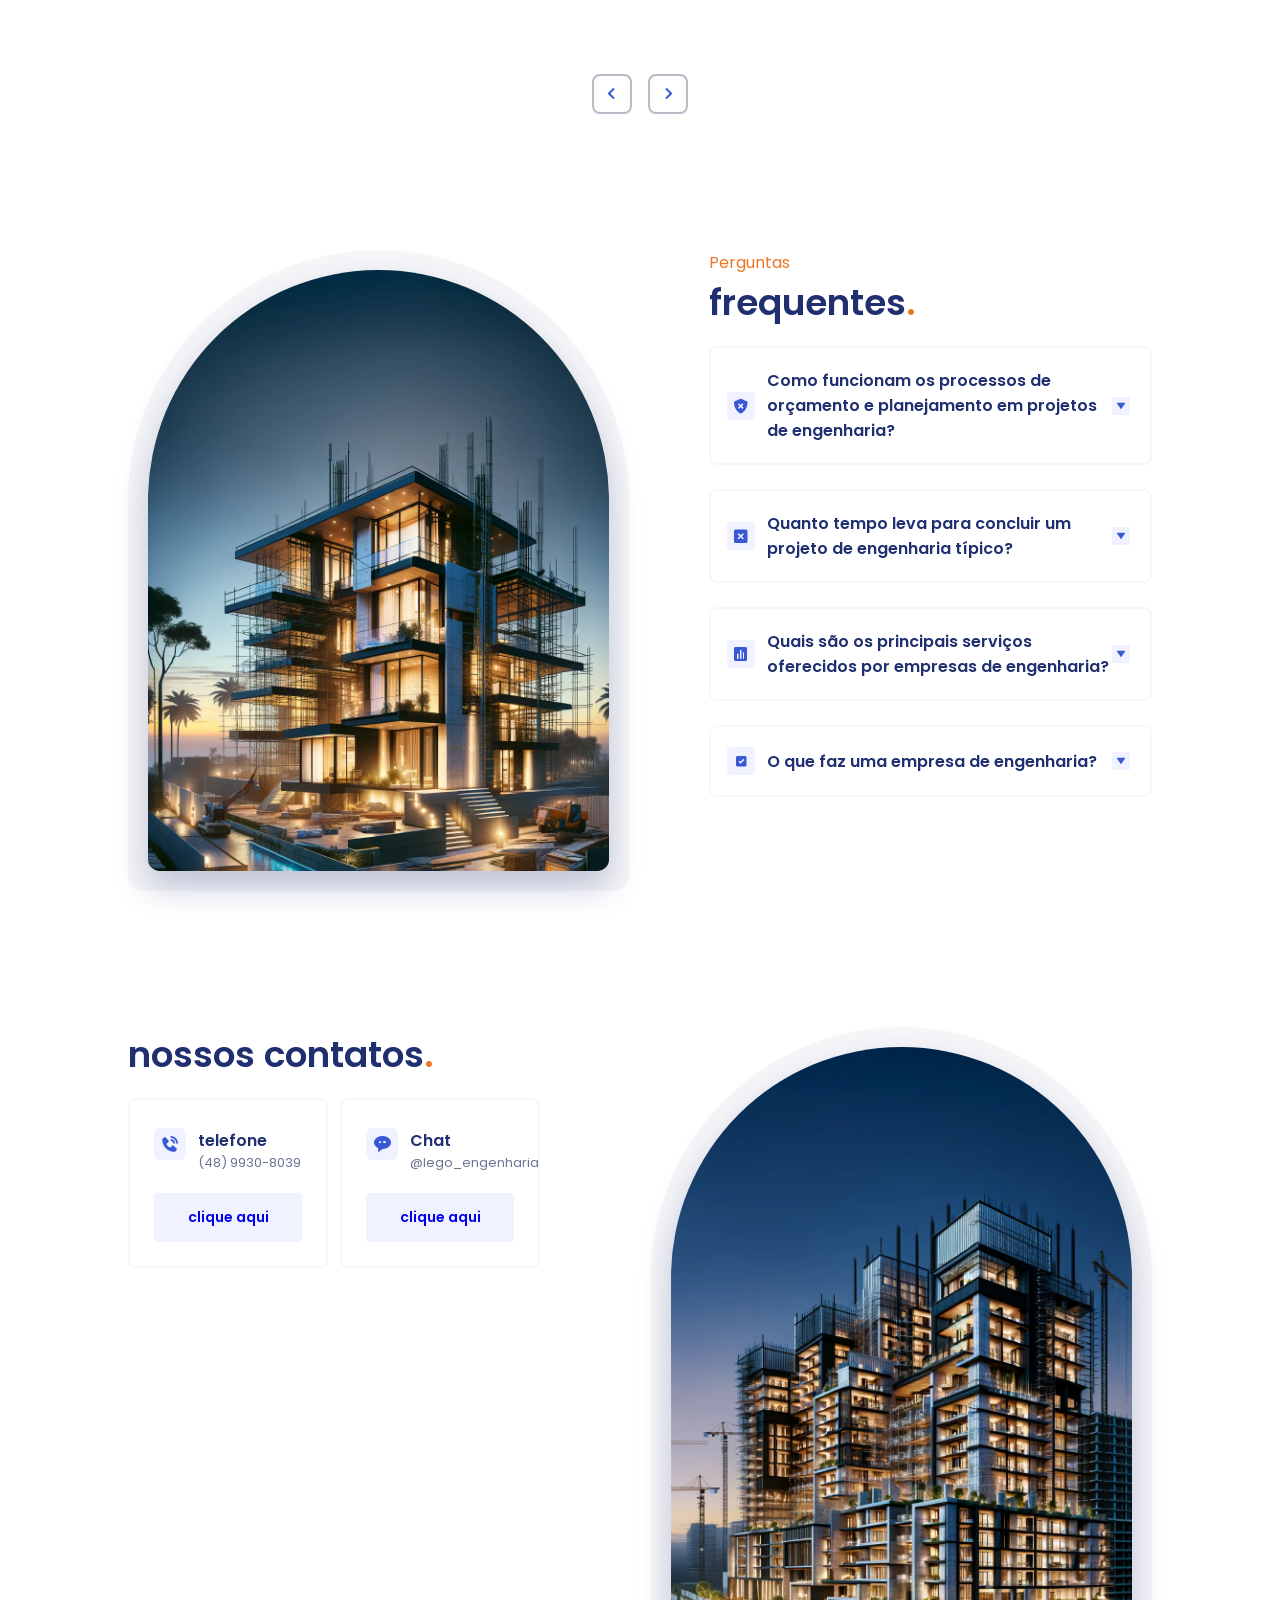
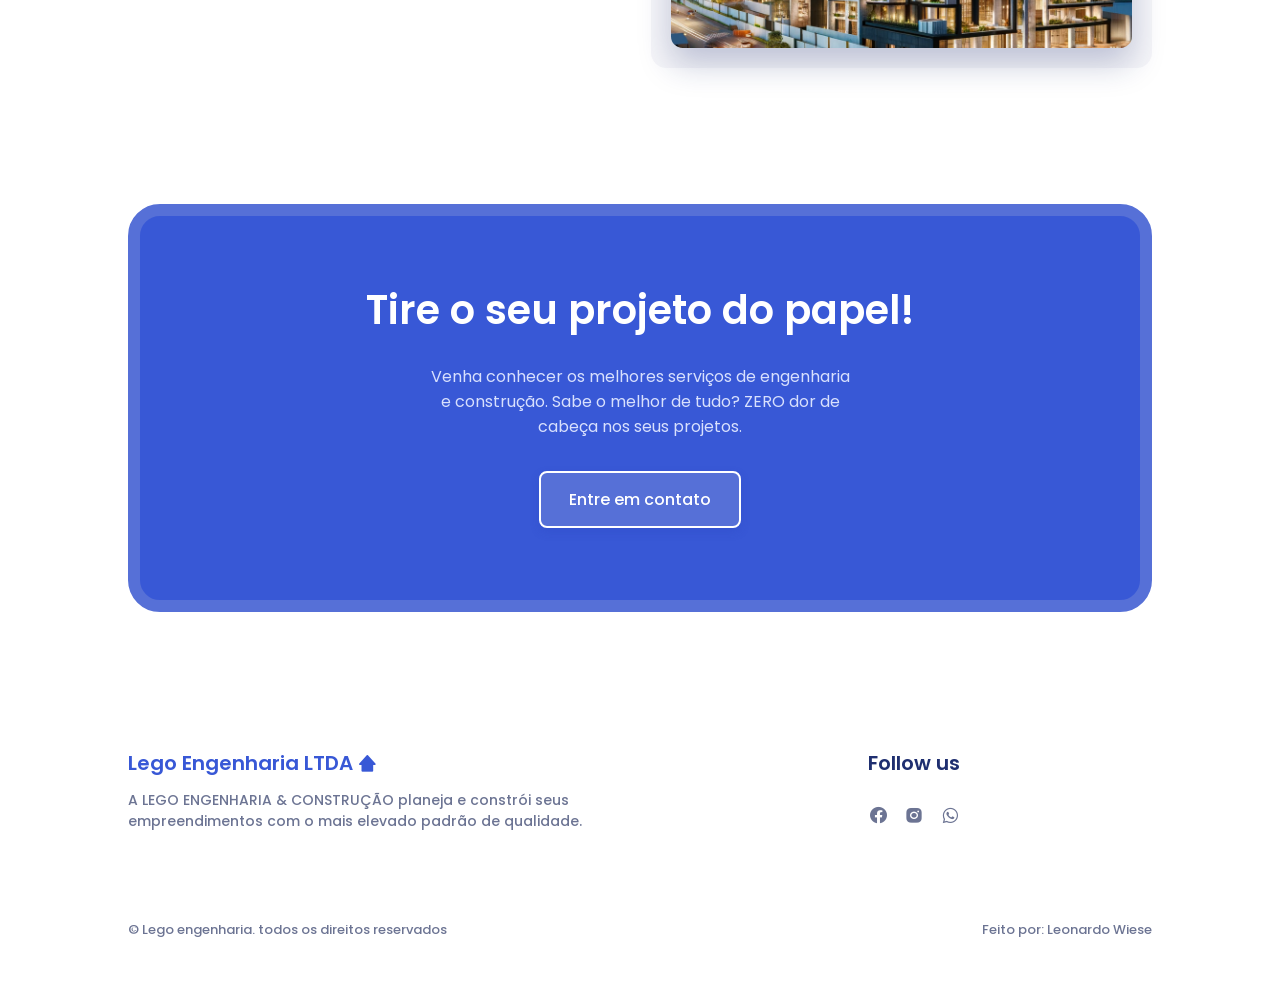
==== commit d3610eaa: "entrega beta" ====
--- a/responsive-real-estate-website/index.html
+++ b/responsive-real-estate-website/index.html
@@ -23,7 +23,7 @@
         <header class="header" id="header">
             <nav class="nav container">
                 <a href="#" class="nav__logo">
-                    LEGO ENGENHARIA <i class='bx bxs-home-alt-2'></i>
+                   <p> LEGO ENGENHARIA</p> <i  class='bx bxs-home-alt-2'></i>
                 </a>
 
                 <div class="nav__menu">
@@ -54,7 +54,13 @@
                         </li>
                     </ul>
                 </div>
-
+            </div>
+
+            <!-- Theme change button -->
+            <i class='bx bx-moon change-theme' id="theme-button"></i>
+
+            <a href= "https://web.whatsapp.com/send?phone=4899308039&text=Ol%C3%A1!" class="nav__button button">entre em contato</a>
+        </nav>
               
             </nav>
         </header>
